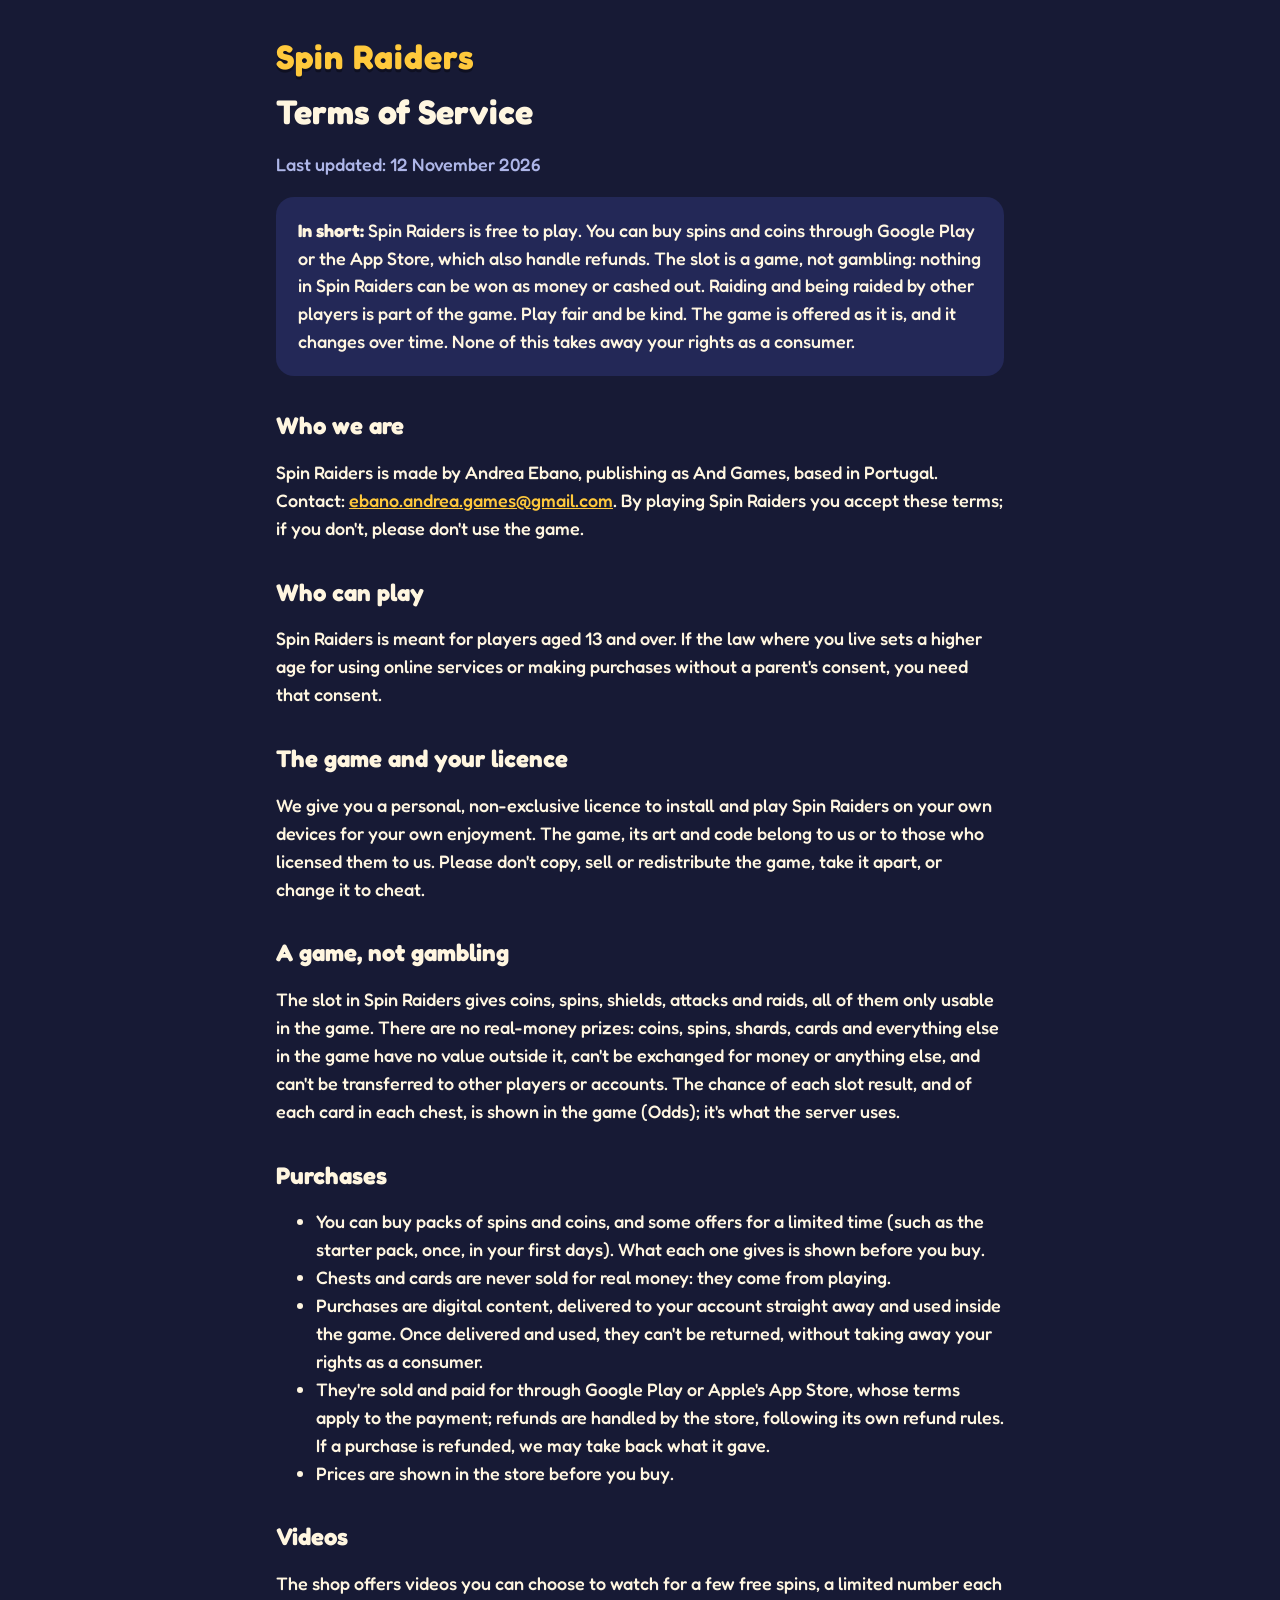
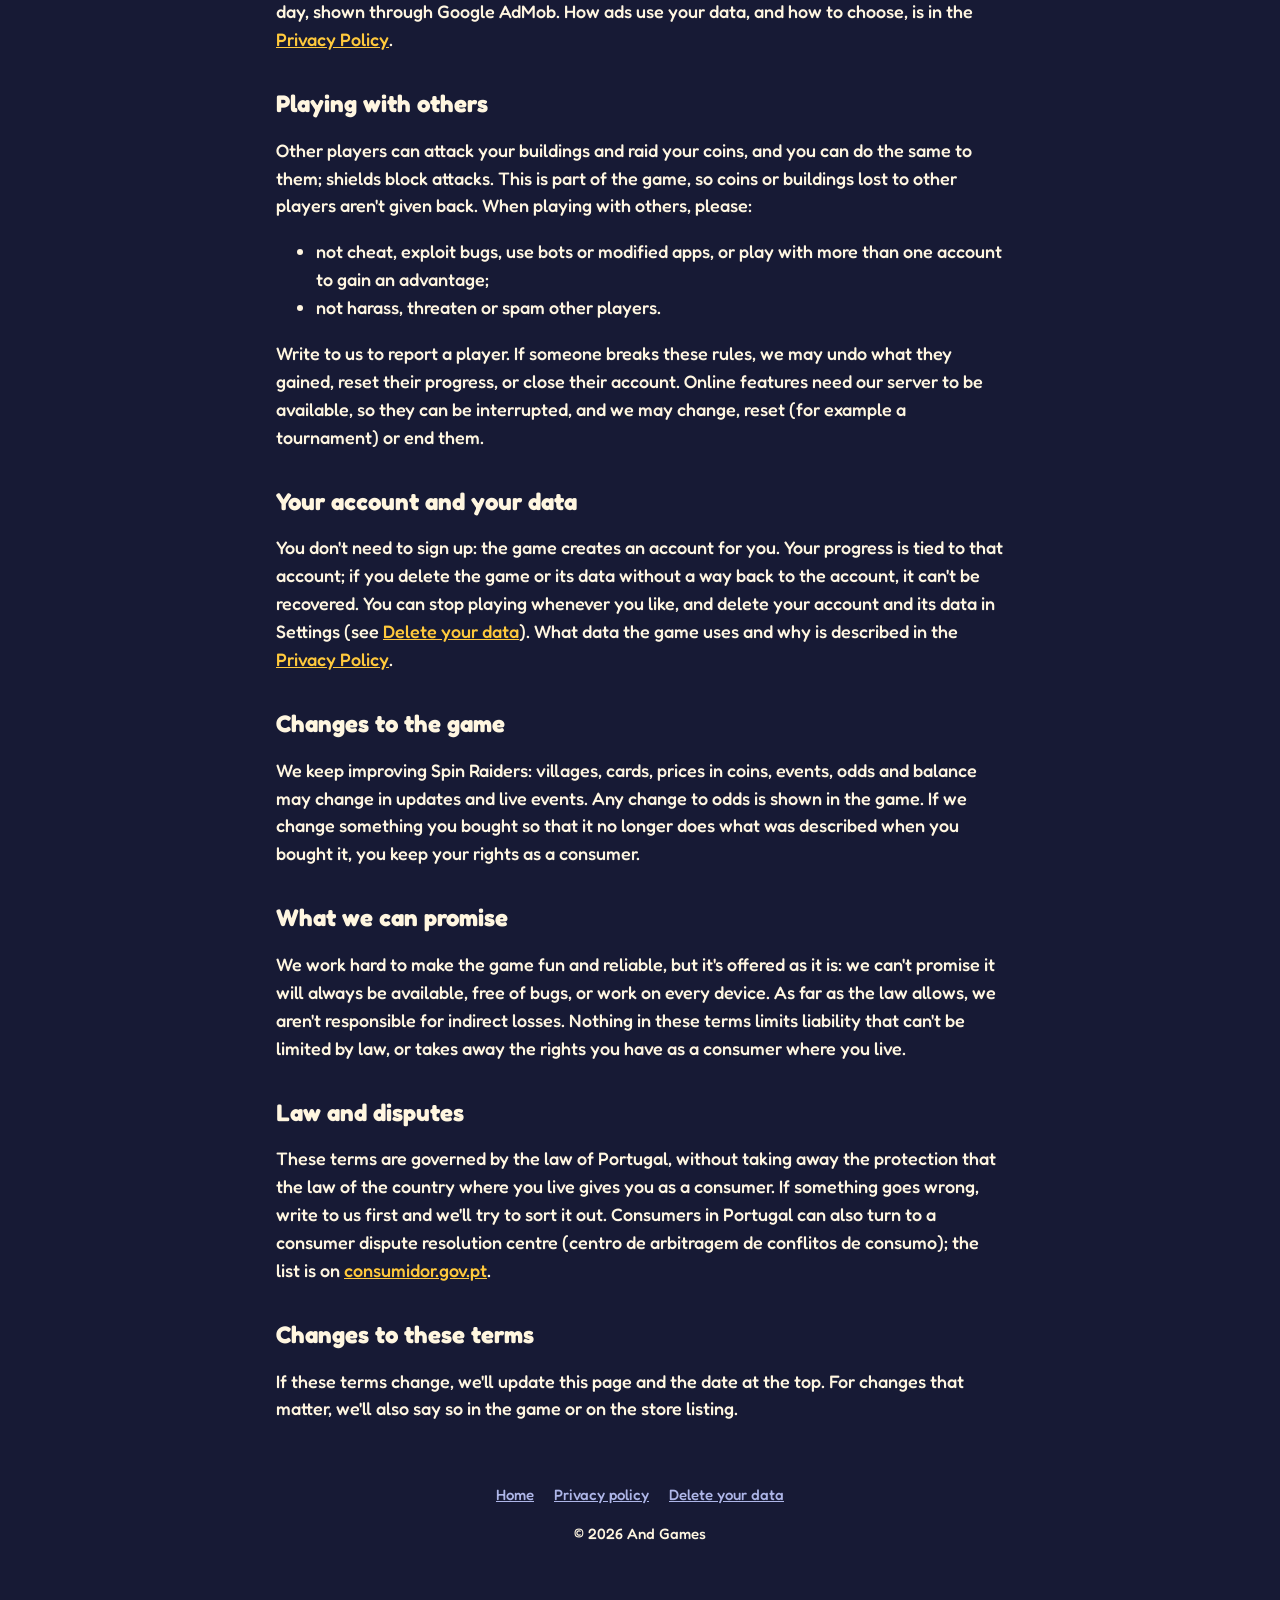
==== terms/index.html @ 5dbc07e4 "Spin Raiders' site: home, privacy, terms, data deletion Co-Authored-By: Claude Opus 5.5 <noreply@ant" ====
<!doctype html>
<html lang="en">
<head>
	<meta charset="utf-8">
	<meta name="viewport" content="width=device-width, initial-scale=1">
	<title>Terms of Service · Spin Raiders</title>
	<meta name="description" content="The terms for playing Spin Raiders.">
	<link rel="stylesheet" href="../style.css">
</head>
<body>
	<main>
		<nav class="top"><a class="logo small" href="../">Spin Raiders</a></nav>

		<h1>Terms of Service</h1>
		<p class="muted">Last updated: 12 November 2026</p>

		<div class="card">
			<p style="margin: 0"><strong>In short:</strong> Spin Raiders is free to play. You can buy spins and coins through Google Play or the App Store, which also handle refunds. The slot is a game, not gambling: nothing in Spin Raiders can be won as money or cashed out. Raiding and being raided by other players is part of the game. Play fair and be kind. The game is offered as it is, and it changes over time. None of this takes away your rights as a consumer.</p>
		</div>

		<h2>Who we are</h2>
		<p>Spin Raiders is made by Andrea Ebano, publishing as And Games, based in Portugal. Contact: <a href="mailto:ebano.andrea.games@gmail.com">ebano.andrea.games@gmail.com</a>. By playing Spin Raiders you accept these terms; if you don't, please don't use the game.</p>

		<h2>Who can play</h2>
		<p>Spin Raiders is meant for players aged 13 and over. If the law where you live sets a higher age for using online services or making purchases without a parent's consent, you need that consent.</p>

		<h2>The game and your licence</h2>
		<p>We give you a personal, non-exclusive licence to install and play Spin Raiders on your own devices for your own enjoyment. The game, its art and code belong to us or to those who licensed them to us. Please don't copy, sell or redistribute the game, take it apart, or change it to cheat.</p>

		<h2>A game, not gambling</h2>
		<p>The slot in Spin Raiders gives coins, spins, shields, attacks and raids, all of them only usable in the game. There are no real-money prizes: coins, spins, shards, cards and everything else in the game have no value outside it, can't be exchanged for money or anything else, and can't be transferred to other players or accounts. The chance of each slot result, and of each card in each chest, is shown in the game (Odds); it's what the server uses.</p>

		<h2>Purchases</h2>
		<ul>
			<li>You can buy packs of spins and coins, and some offers for a limited time (such as the starter pack, once, in your first days). What each one gives is shown before you buy.</li>
			<li>Chests and cards are never sold for real money: they come from playing.</li>
			<li>Purchases are digital content, delivered to your account straight away and used inside the game. Once delivered and used, they can't be returned, without taking away your rights as a consumer.</li>
			<li>They're sold and paid for through Google Play or Apple's App Store, whose terms apply to the payment; refunds are handled by the store, following its own refund rules. If a purchase is refunded, we may take back what it gave.</li>
			<li>Prices are shown in the store before you buy.</li>
		</ul>

		<h2>Videos</h2>
		<p>The shop offers videos you can choose to watch for a few free spins, a limited number each day, shown through Google AdMob. How ads use your data, and how to choose, is in the <a href="../privacy/">Privacy Policy</a>.</p>

		<h2>Playing with others</h2>
		<p>Other players can attack your buildings and raid your coins, and you can do the same to them; shields block attacks. This is part of the game, so coins or buildings lost to other players aren't given back. When playing with others, please:</p>
		<ul>
			<li>not cheat, exploit bugs, use bots or modified apps, or play with more than one account to gain an advantage;</li>
			<li>not harass, threaten or spam other players.</li>
		</ul>
		<p>Write to us to report a player. If someone breaks these rules, we may undo what they gained, reset their progress, or close their account. Online features need our server to be available, so they can be interrupted, and we may change, reset (for example a tournament) or end them.</p>

		<h2>Your account and your data</h2>
		<p>You don't need to sign up: the game creates an account for you. Your progress is tied to that account; if you delete the game or its data without a way back to the account, it can't be recovered. You can stop playing whenever you like, and delete your account and its data in Settings (see <a href="../delete/">Delete your data</a>). What data the game uses and why is described in the <a href="../privacy/">Privacy Policy</a>.</p>

		<h2>Changes to the game</h2>
		<p>We keep improving Spin Raiders: villages, cards, prices in coins, events, odds and balance may change in updates and live events. Any change to odds is shown in the game. If we change something you bought so that it no longer does what was described when you bought it, you keep your rights as a consumer.</p>

		<h2>What we can promise</h2>
		<p>We work hard to make the game fun and reliable, but it's offered as it is: we can't promise it will always be available, free of bugs, or work on every device. As far as the law allows, we aren't responsible for indirect losses. Nothing in these terms limits liability that can't be limited by law, or takes away the rights you have as a consumer where you live.</p>

		<h2>Law and disputes</h2>
		<p>These terms are governed by the law of Portugal, without taking away the protection that the law of the country where you live gives you as a consumer. If something goes wrong, write to us first and we'll try to sort it out. Consumers in Portugal can also turn to a consumer dispute resolution centre (centro de arbitragem de conflitos de consumo); the list is on <a href="https://www.consumidor.gov.pt">consumidor.gov.pt</a>.</p>

		<h2>Changes to these terms</h2>
		<p>If these terms change, we'll update this page and the date at the top. For changes that matter, we'll also say so in the game or on the store listing.</p>
	</main>
	<footer>
		<a href="../">Home</a>
		<a href="../privacy/">Privacy policy</a>
		<a href="../delete/">Delete your data</a>
		<p>© 2026 And Games</p>
	</footer>
</body>
</html>
---- style.css ----
/* Spin Raiders website: the game's colours and a rounded font (Fredoka, SIL OFL, served from here). */
@font-face {
	font-family: "Fredoka";
	src: url("fonts/Fredoka-Medium.ttf") format("truetype");
	font-weight: 500;
	font-display: swap;
}
@font-face {
	font-family: "Fredoka";
	src: url("fonts/Fredoka-Bold.ttf") format("truetype");
	font-weight: 700;
	font-display: swap;
}

:root {
	--bg: #171a35;
	--panel: #232857;
	--text: #fff6e0;
	--muted: #aeb6e8;
	--gold: #ffc93c;
	--red: #ff5a3c;
	--green: #2eb26a;
	--slate: #3b4180;
}

* { box-sizing: border-box; }

html { background: var(--bg); }

body {
	margin: 0;
	background: var(--bg);
	color: var(--text);
	font-family: "Fredoka", "Trebuchet MS", sans-serif;
	font-weight: 500;
	font-size: 18px;
	line-height: 1.55;
}

main {
	max-width: 760px;
	margin: 0 auto;
	padding: 40px 16px 24px;
}

a { color: var(--gold); }

h1, h2, h3 { font-weight: 700; line-height: 1.2; }

h1 { font-size: 34px; margin: 0 0 8px; }
h2 { font-size: 24px; margin: 36px 0 8px; }
h3 { font-size: 19px; margin: 24px 0 4px; }

p, li { color: var(--text); }
.muted { color: var(--muted); }

.logo {
	display: inline-block;
	color: var(--gold);
	font-weight: 700;
	font-size: 64px;
	line-height: 1;
	text-decoration: none;
	text-shadow: 0 5px 0 rgba(0, 0, 0, 0.35);
	letter-spacing: 1px;
}
.logo.small { font-size: 34px; text-shadow: 0 3px 0 rgba(0, 0, 0, 0.35); }

.tagline { color: var(--muted); font-size: 22px; margin: 6px 0 28px; }

.hero { text-align: center; padding-top: 24px; }

.card {
	background: var(--panel);
	border-radius: 18px;
	padding: 20px 22px;
	margin: 18px 0;
}

.button {
	display: inline-block;
	min-width: 220px;
	padding: 14px 26px;
	margin: 6px;
	border-radius: 16px;
	color: #fff;
	background: var(--red);
	box-shadow: 0 5px 0 rgba(0, 0, 0, 0.28);
	font-weight: 700;
	font-size: 20px;
	text-align: center;
	text-decoration: none;
}
.button.disabled { background: var(--slate); color: var(--muted); pointer-events: none; }

nav.top { display: flex; align-items: center; justify-content: space-between; gap: 12px; margin-bottom: 18px; }

footer {
	max-width: 760px;
	margin: 0 auto;
	padding: 18px 16px 40px;
	color: var(--muted);
	font-size: 15px;
	text-align: center;
}
footer a { color: var(--muted); margin: 0 8px; }

table { width: 100%; border-collapse: collapse; font-size: 16px; }
th, td { text-align: left; vertical-align: top; padding: 8px 10px; border-bottom: 1px solid rgba(255, 255, 255, 0.1); }
th { color: var(--muted); font-weight: 500; }

@media (max-width: 520px) {
	body { font-size: 17px; }
	.logo { font-size: 50px; }
	.button { width: 100%; margin: 6px 0; }
	table { font-size: 15px; }
}
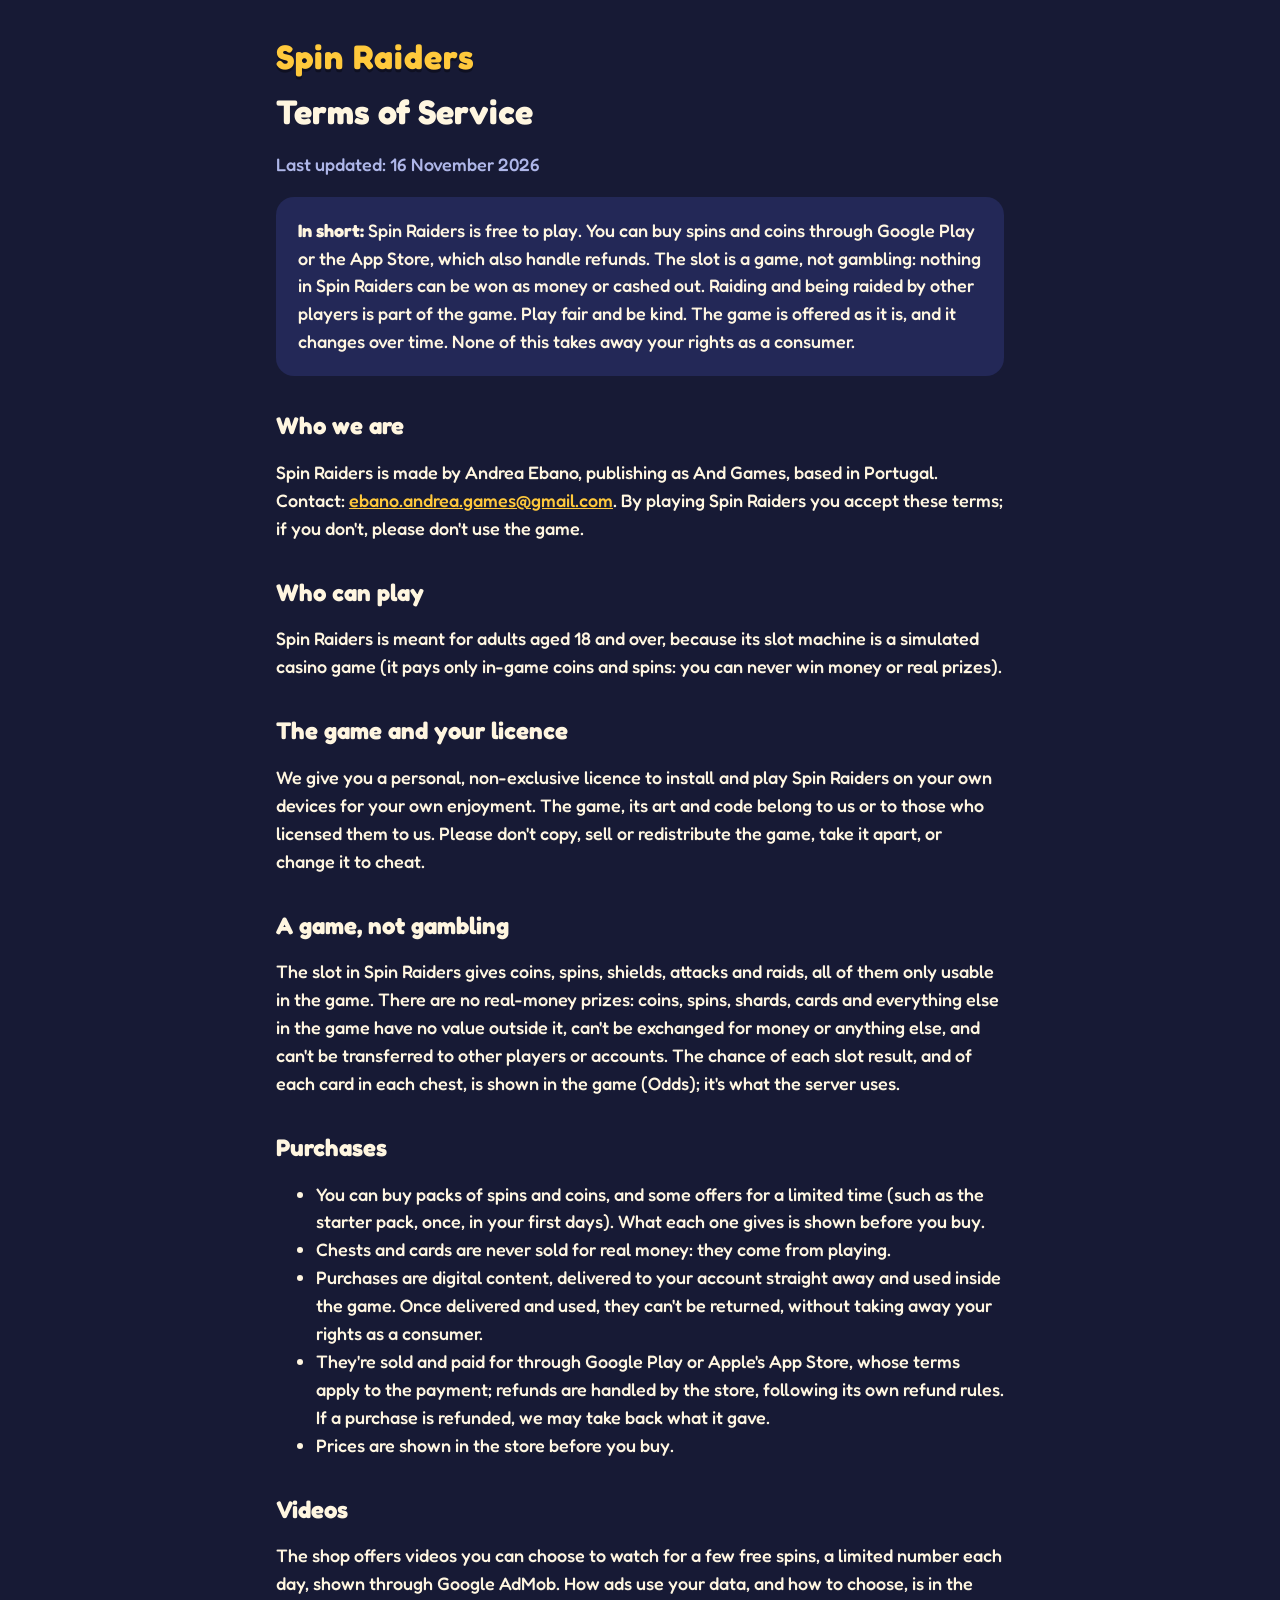
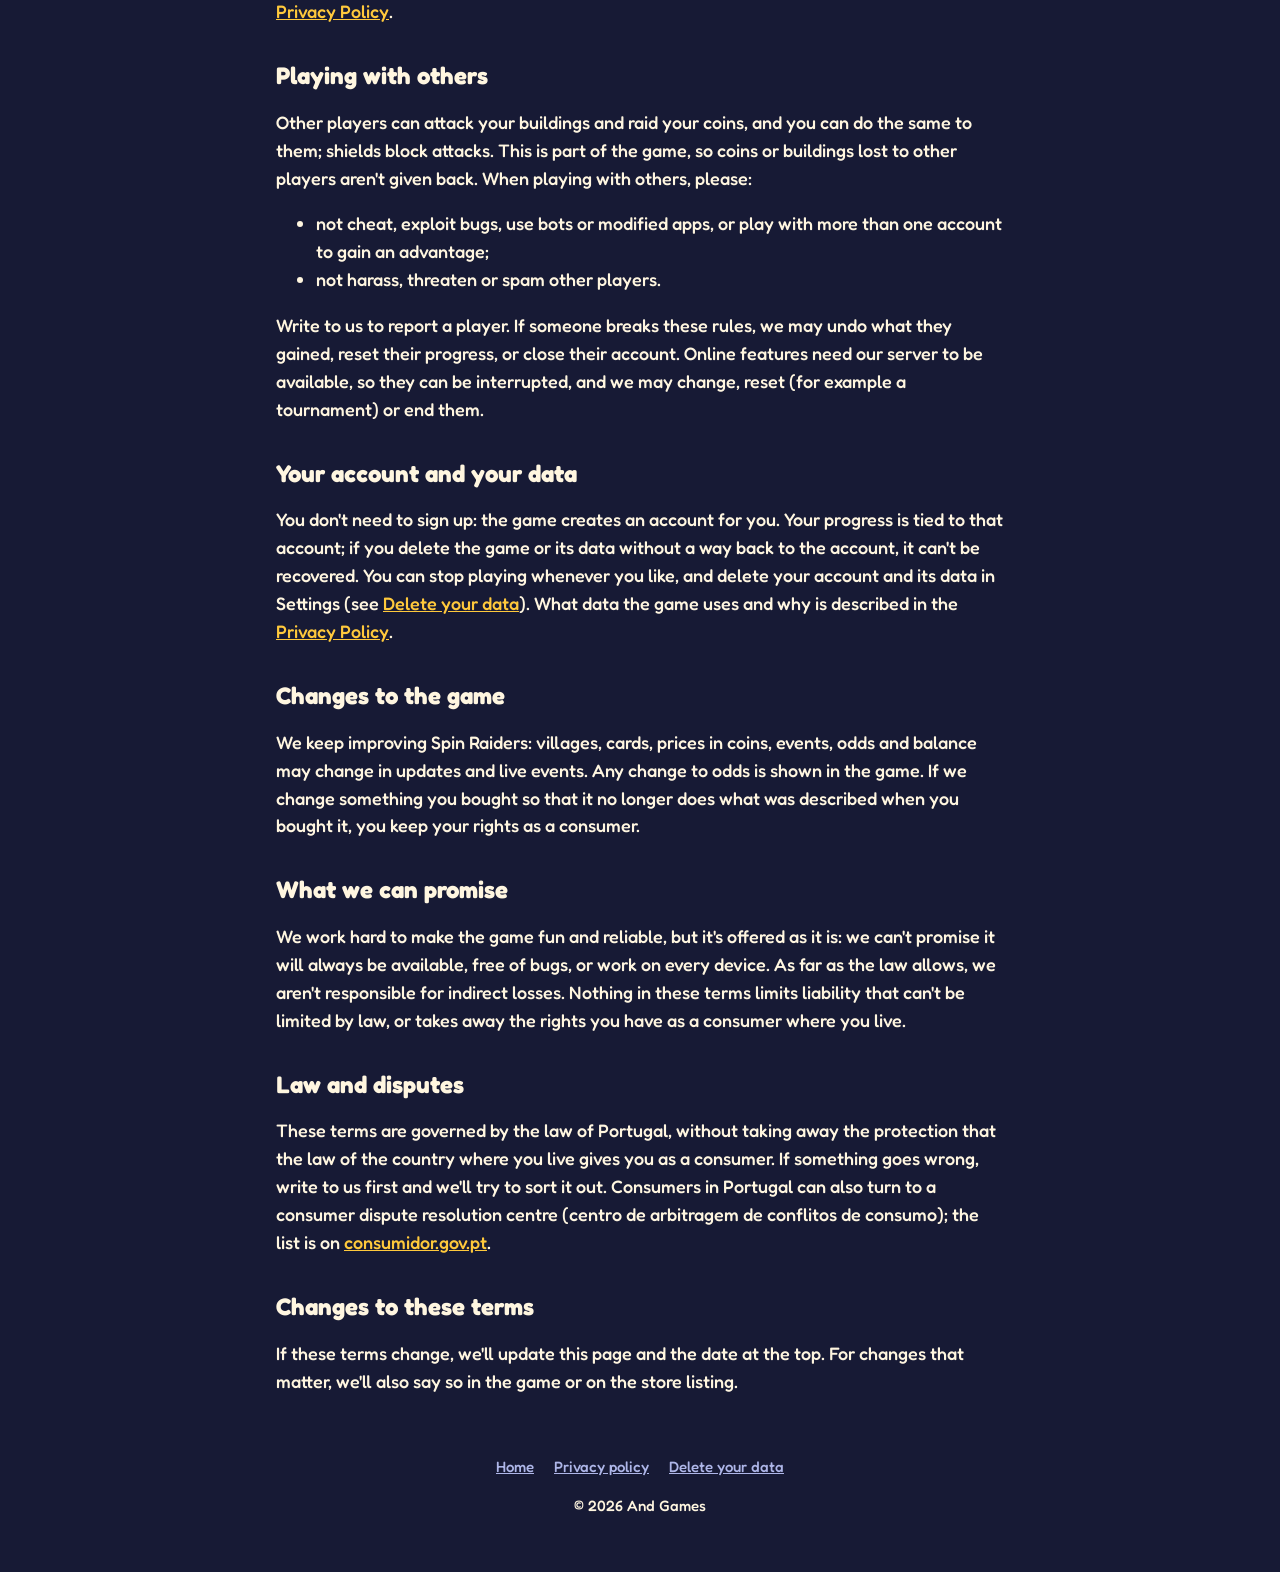
==== commit e579a8b4: "Spin Raiders is for adults 18+: the IARC ratings (PEGI 18) for the simulated casino slot Co-Authored" ====
--- a/terms/index.html
+++ b/terms/index.html
@@ -12,7 +12,7 @@
 		<nav class="top"><a class="logo small" href="../">Spin Raiders</a></nav>
 
 		<h1>Terms of Service</h1>
-		<p class="muted">Last updated: 12 November 2026</p>
+		<p class="muted">Last updated: 16 November 2026</p>
 
 		<div class="card">
 			<p style="margin: 0"><strong>In short:</strong> Spin Raiders is free to play. You can buy spins and coins through Google Play or the App Store, which also handle refunds. The slot is a game, not gambling: nothing in Spin Raiders can be won as money or cashed out. Raiding and being raided by other players is part of the game. Play fair and be kind. The game is offered as it is, and it changes over time. None of this takes away your rights as a consumer.</p>
@@ -22,7 +22,7 @@
 		<p>Spin Raiders is made by Andrea Ebano, publishing as And Games, based in Portugal. Contact: <a href="mailto:ebano.andrea.games@gmail.com">ebano.andrea.games@gmail.com</a>. By playing Spin Raiders you accept these terms; if you don't, please don't use the game.</p>
 
 		<h2>Who can play</h2>
-		<p>Spin Raiders is meant for players aged 13 and over. If the law where you live sets a higher age for using online services or making purchases without a parent's consent, you need that consent.</p>
+		<p>Spin Raiders is meant for adults aged 18 and over, because its slot machine is a simulated casino game (it pays only in-game coins and spins: you can never win money or real prizes).</p>
 
 		<h2>The game and your licence</h2>
 		<p>We give you a personal, non-exclusive licence to install and play Spin Raiders on your own devices for your own enjoyment. The game, its art and code belong to us or to those who licensed them to us. Please don't copy, sell or redistribute the game, take it apart, or change it to cheat.</p>
